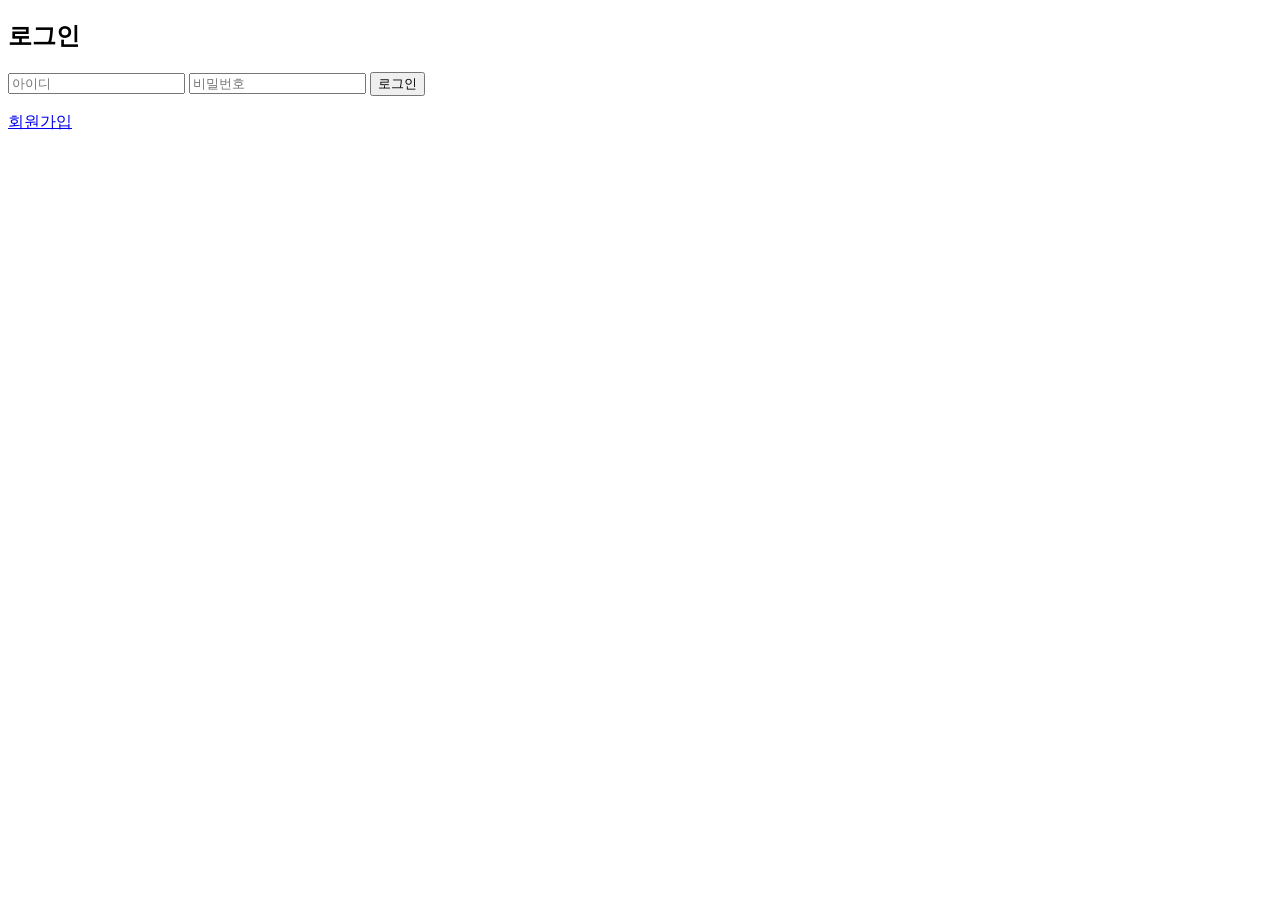
==== recommendation/src/main/resources/templates/login.html @ 9c092af4 "로그인,회원가입,메인페이지 구현 완료" ====
<!DOCTYPE html>
<html xmlns:th="http://www.thymeleaf.org">
<head>
    <title>Login</title>
</head>
<body>

<h2>로그인</h2>

<form action="/login" method="post">
    <input type="text" name="username" placeholder="아이디">
    <input type="password" name="password" placeholder="비밀번호">
    <button type="submit">로그인</button>
</form>

<p th:if="${error}" th:text="${error}" style="color:red;"></p>

<a href="/signup">회원가입</a>

</body>
</html>
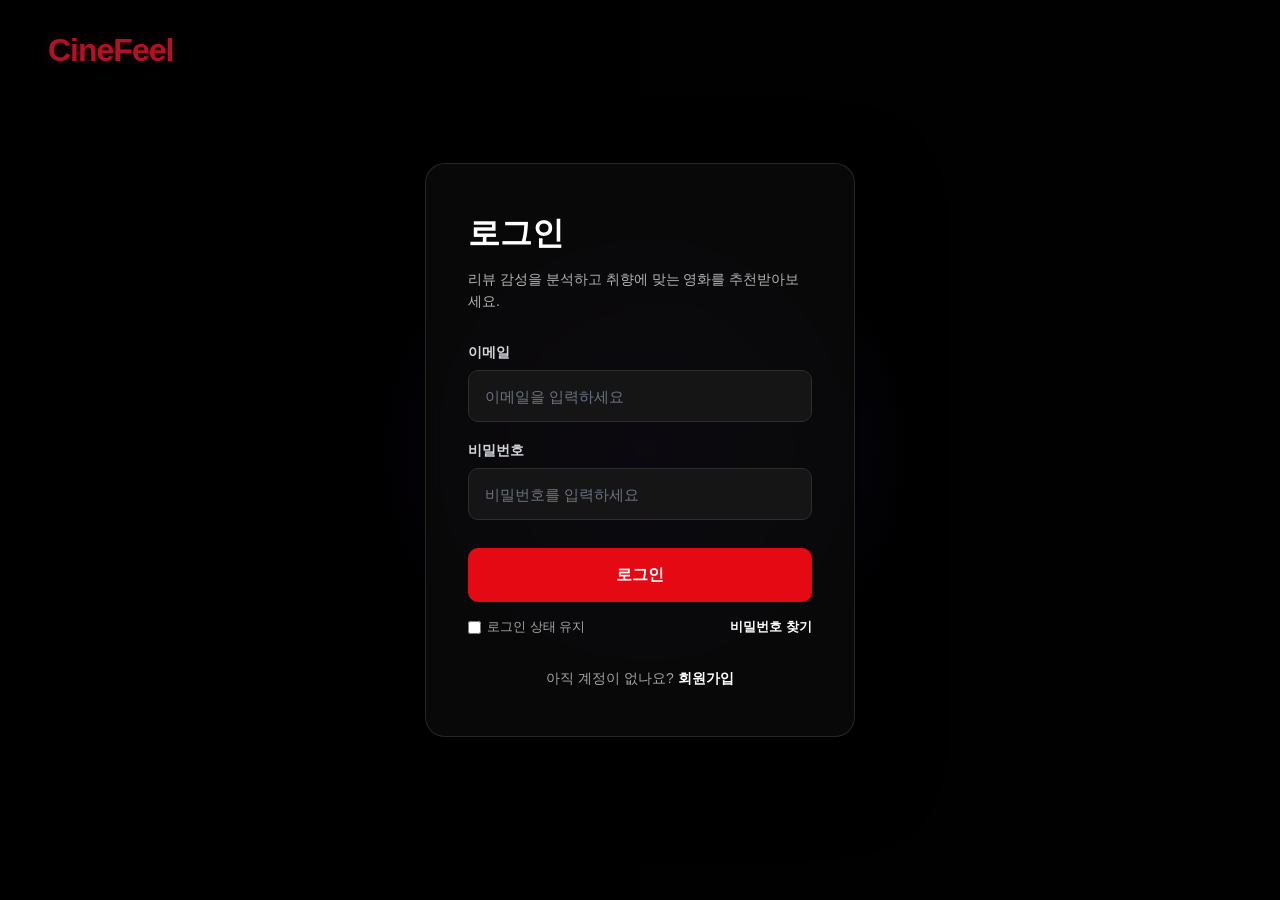
==== commit 7802986f: "05/13영화목록 페이지 제작중" ====
--- a/recommendation/src/main/resources/templates/login.html
+++ b/recommendation/src/main/resources/templates/login.html
@@ -1,21 +1,51 @@
 <!DOCTYPE html>
+<html lang = "ko"></html>
 <html xmlns:th="http://www.thymeleaf.org">
 <head>
-    <title>Login</title>
+    <meta charset="UTF-8" />
+    <meta name="viewport" content="width=device-width, initial-scale=1.0" />
+    <title>CineFeel 로그인</title>
+    <link rel="stylesheet" href="../static/css/login.css">
 </head>
 <body>
+<div class="login-page">
+    <div class="dark-overlay"></div>
 
-<h2>로그인</h2>
+    <header class="logo">
+        CineFeel
+    </header>
 
-<form action="/login" method="post">
-    <input type="text" name="username" placeholder="아이디">
-    <input type="password" name="password" placeholder="비밀번호">
-    <button type="submit">로그인</button>
-</form>
+    <main class="login-box">
+        <h1>로그인</h1>
+        <p class="sub-text">리뷰 감성을 분석하고 취향에 맞는 영화를 추천받아보세요.</p>
 
-<p th:if="${error}" th:text="${error}" style="color:red;"></p>
+        <form>
+            <div class="input-group">
+                <label for="email">이메일</label>
+                <input type="email" id="email" placeholder="이메일을 입력하세요" />
+            </div>
 
-<a href="/signup">회원가입</a>
+            <div class="input-group">
+                <label for="password">비밀번호</label>
+                <input type="password" id="password" placeholder="비밀번호를 입력하세요" />
+            </div>
 
+            <button type="submit" class="login-btn">로그인</button>
+
+            <div class="login-options">
+                <label>
+                    <input type="checkbox" />
+                    로그인 상태 유지
+                </label>
+                <a href="#">비밀번호 찾기</a>
+            </div>
+        </form>
+
+        <p class="signup-text">
+            아직 계정이 없나요?
+            <a th:href="@{/signup}">회원가입</a>
+        </p>
+    </main>
+</div>
 </body>
 </html>
--- a/recommendation/src/main/resources/static/css/login.css
+++ b/recommendation/src/main/resources/static/css/login.css
@@ -0,0 +1,194 @@
+* {
+  margin: 0;
+  padding: 0;
+  box-sizing: border-box;
+  font-family: 'Noto Sans KR', Arial, sans-serif;
+}
+
+body {
+  min-height: 100vh;
+  background-color: #050505;
+  color: #ffffff;
+}
+
+.login-page {
+  position: relative;
+  width: 100%;
+  min-height: 100vh;
+  background-image:
+    linear-gradient(to right, rgba(0, 0, 0, 0.95), rgba(0, 0, 0, 0.45)),
+    url("https://images.unsplash.com/photo-1489599849927-2ee91cede3ba?auto=format&fit=crop&w=1600&q=80");
+  background-size: cover;
+  background-position: center;
+  display: flex;
+  align-items: center;
+  justify-content: center;
+  padding: 40px 20px;
+}
+
+.dark-overlay {
+  position: absolute;
+  inset: 0;
+  background:
+    radial-gradient(circle at center, rgba(124, 58, 237, 0.18), transparent 35%),
+    rgba(0, 0, 0, 0.55);
+}
+
+.logo {
+  position: absolute;
+  top: 32px;
+  left: 48px;
+
+  z-index: 2;
+
+  font-size: 32px;
+  font-weight: 900;
+
+  /* 다크 레드 */
+  color: #b11226;
+
+  letter-spacing: -1px;
+
+  text-shadow:
+    0 0 12px rgba(177, 18, 38, 0.25);
+}
+
+.login-box {
+  position: relative;
+  z-index: 2;
+  width: 100%;
+  max-width: 430px;
+  padding: 48px 42px;
+  background: rgba(10, 10, 10, 0.82);
+  border: 1px solid rgba(255, 255, 255, 0.12);
+  border-radius: 20px;
+  backdrop-filter: blur(14px);
+  box-shadow: 0 30px 80px rgba(0, 0, 0, 0.75);
+}
+
+.login-box h1 {
+  font-size: 32px;
+  margin-bottom: 12px;
+}
+
+.sub-text {
+  margin-bottom: 32px;
+  color: #b3b3b3;
+  font-size: 14px;
+  line-height: 1.6;
+}
+
+.input-group {
+  margin-bottom: 20px;
+}
+
+.input-group label {
+  display: block;
+  margin-bottom: 8px;
+  color: #d1d5db;
+  font-size: 14px;
+  font-weight: 600;
+}
+
+.input-group input {
+  width: 100%;
+  height: 52px;
+  padding: 0 16px;
+  border: 1px solid #2d2d2d;
+  border-radius: 10px;
+  background-color: #151515;
+  color: #ffffff;
+  font-size: 15px;
+  outline: none;
+}
+
+.input-group input::placeholder {
+  color: #6b7280;
+}
+
+.input-group input:focus {
+  border-color: #e50914;
+  box-shadow: 0 0 0 3px rgba(229, 9, 20, 0.2);
+}
+
+.login-btn {
+  width: 100%;
+  height: 54px;
+
+  margin-top: 8px;
+
+  border: none;
+  border-radius: 10px;
+
+  /* CineFeel 로고와 같은 색 */
+  background-color: #e50914;
+
+  color: #ffffff;
+
+  font-size: 16px;
+  font-weight: 800;
+
+  cursor: pointer;
+
+  transition: 0.25s;
+}
+
+/* 마우스 올렸을 때 */
+.login-btn:hover {
+  transform: translateY(-2px);
+
+  /* 살짝 어두운 빨강 */
+  background-color: #b20710;
+
+  box-shadow:
+    0 12px 30px rgba(229, 9, 20, 0.35);
+}
+.login-options {
+  display: flex;
+  justify-content: space-between;
+  align-items: center;
+  margin-top: 16px;
+  font-size: 13px;
+  color: #a3a3a3;
+}
+
+.login-options label {
+  display: flex;
+  align-items: center;
+  gap: 6px;
+}
+
+.login-options a,
+.signup-text a {
+  color: #ffffff;
+  text-decoration: none;
+  font-weight: 700;
+}
+
+.login-options a:hover,
+.signup-text a:hover {
+  color: #e50914;
+}
+
+.signup-text {
+  margin-top: 34px;
+  text-align: center;
+  color: #a3a3a3;
+  font-size: 14px;
+}
+
+@media (max-width: 480px) {
+  .logo {
+    left: 24px;
+    top: 24px;
+    font-size: 26px;
+  }
+
+  .login-box {
+    padding: 38px 26px;
+  }
+
+  .login-box h1 {
+    font-size: 28px;
+  }
+}
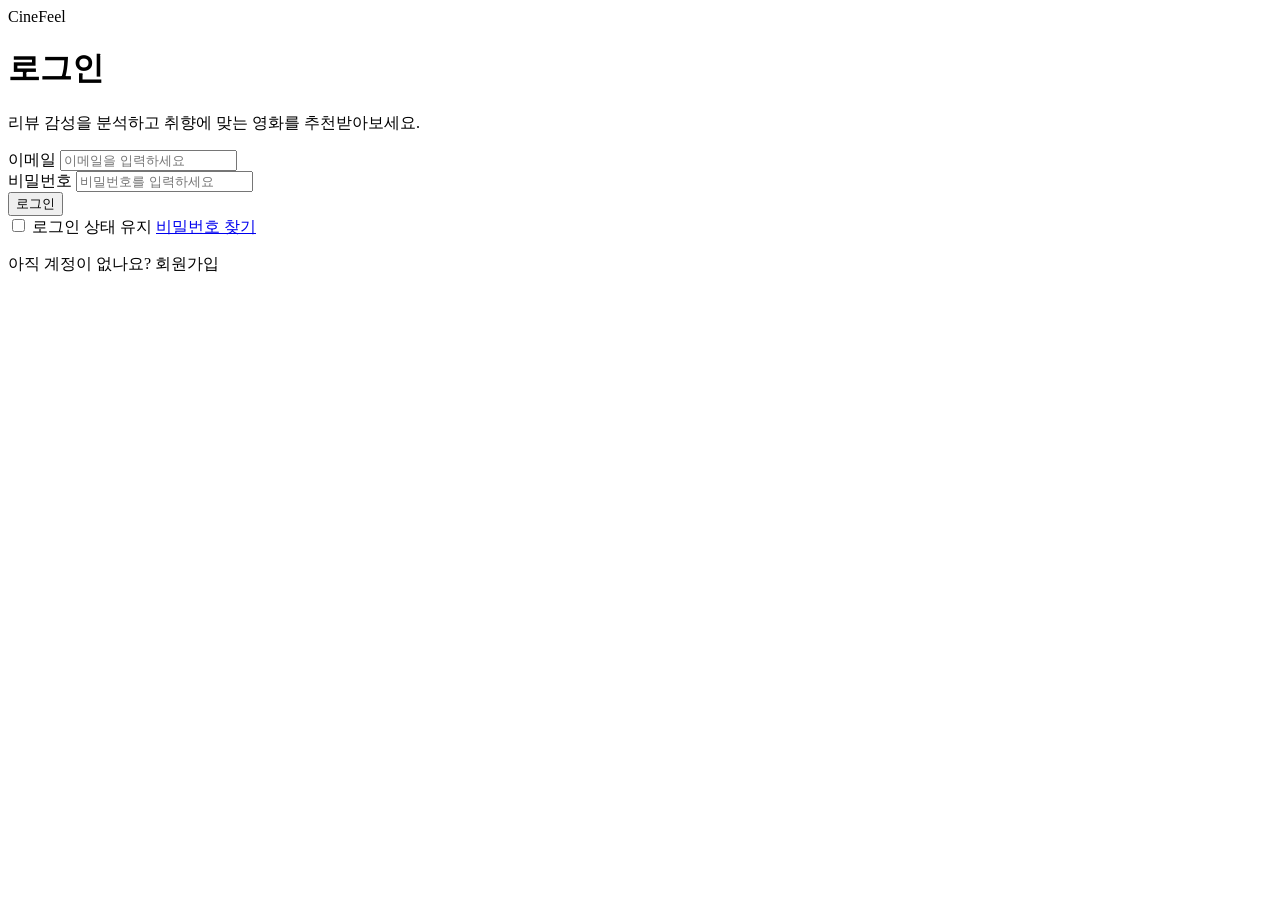
==== commit 574f16ab: "05/14 리뷰엔티티, 백엔드 구조 적용완료" ====
--- a/recommendation/src/main/resources/templates/login.html
+++ b/recommendation/src/main/resources/templates/login.html
@@ -1,51 +1,120 @@
 <!DOCTYPE html>
-<html lang = "ko"></html>
-<html xmlns:th="http://www.thymeleaf.org">
+<html lang="ko"
+      xmlns:th="http://www.thymeleaf.org">
+
 <head>
-    <meta charset="UTF-8" />
-    <meta name="viewport" content="width=device-width, initial-scale=1.0" />
+    <meta charset="UTF-8">
+    <meta name="viewport"
+          content="width=device-width, initial-scale=1.0">
+
     <title>CineFeel 로그인</title>
-    <link rel="stylesheet" href="../static/css/login.css">
+
+    <link rel="stylesheet"
+          th:href="@{/css/login.css}">
 </head>
+
 <body>
+
 <div class="login-page">
+
     <div class="dark-overlay"></div>
 
+    <!-- 로고 -->
     <header class="logo">
         CineFeel
     </header>
 
+    <!-- 로그인 박스 -->
     <main class="login-box">
+
         <h1>로그인</h1>
-        <p class="sub-text">리뷰 감성을 분석하고 취향에 맞는 영화를 추천받아보세요.</p>
 
-        <form>
+        <p class="sub-text">
+            리뷰 감성을 분석하고
+            취향에 맞는 영화를 추천받아보세요.
+        </p>
+
+        <!-- ========================= -->
+        <!-- 로그인 폼 -->
+        <!-- ========================= -->
+        <p th:if="${error}"
+           th:text="${error}"
+           style="color:red; margin-bottom:15px;">
+        </p>
+        <form th:action="@{/login}"
+              method="post">
+
+            <!-- 이메일 -->
             <div class="input-group">
-                <label for="email">이메일</label>
-                <input type="email" id="email" placeholder="이메일을 입력하세요" />
+
+                <label for="email">
+                    이메일
+                </label>
+
+                <input type="email"
+                       id="email"
+                       name="email"
+                       placeholder="이메일을 입력하세요"
+                       required />
+
             </div>
 
+            <!-- 비밀번호 -->
             <div class="input-group">
-                <label for="password">비밀번호</label>
-                <input type="password" id="password" placeholder="비밀번호를 입력하세요" />
+
+                <label for="password">
+                    비밀번호
+                </label>
+
+                <input type="password"
+                       id="password"
+                       name="password"
+                       placeholder="비밀번호를 입력하세요"
+                       required />
+
             </div>
 
-            <button type="submit" class="login-btn">로그인</button>
+            <!-- 로그인 버튼 -->
+            <button type="submit"
+                    class="login-btn">
 
+                로그인
+
+            </button>
+
+            <!-- 옵션 -->
             <div class="login-options">
+
                 <label>
+
                     <input type="checkbox" />
+
                     로그인 상태 유지
+
                 </label>
-                <a href="#">비밀번호 찾기</a>
+
+                <a href="#">
+                    비밀번호 찾기
+                </a>
+
             </div>
+
         </form>
 
+        <!-- 회원가입 -->
         <p class="signup-text">
+
             아직 계정이 없나요?
-            <a th:href="@{/signup}">회원가입</a>
+
+            <a th:href="@{/signup}">
+                회원가입
+            </a>
+
         </p>
+
     </main>
+
 </div>
+
 </body>
 </html>
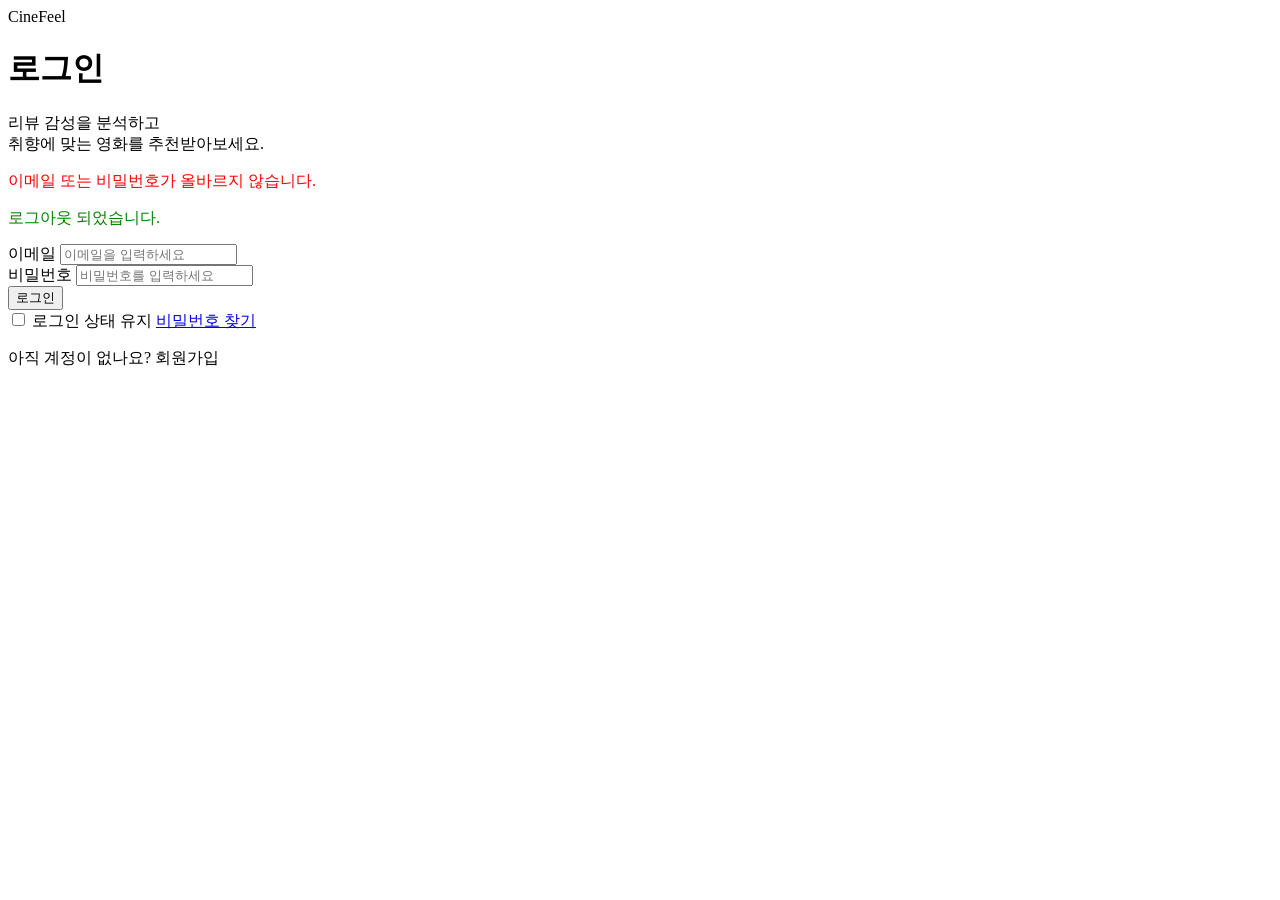
==== commit df2e6e08: "05.20BCryptPasswordEncoder적용 완료" ====
--- a/recommendation/src/main/resources/templates/login.html
+++ b/recommendation/src/main/resources/templates/login.html
@@ -20,9 +20,9 @@
     <div class="dark-overlay"></div>
 
     <!-- 로고 -->
-    <header class="logo">
-        CineFeel
-    </header>
+    <a th:href="@{/}" class="logo">
+        Cine<span>Feel</span>
+    </a>
 
     <!-- 로그인 박스 -->
     <main class="login-box">
@@ -30,67 +30,60 @@
         <h1>로그인</h1>
 
         <p class="sub-text">
-            리뷰 감성을 분석하고
+            리뷰 감성을 분석하고<br>
             취향에 맞는 영화를 추천받아보세요.
         </p>
 
-        <!-- ========================= -->
-        <!-- 로그인 폼 -->
-        <!-- ========================= -->
-        <p th:if="${error}"
-           th:text="${error}"
+        <!-- ================= 에러 메시지 ================= -->
+        <p th:if="${param.error}"
            style="color:red; margin-bottom:15px;">
+            이메일 또는 비밀번호가 올바르지 않습니다.
         </p>
-        <form th:action="@{/login}"
-              method="post">
+
+        <!-- ================= 로그아웃 메시지 ================= -->
+        <p th:if="${param.logout}"
+           style="color:green; margin-bottom:15px;">
+            로그아웃 되었습니다.
+        </p>
+
+        <!-- ================= 로그인 폼 ================= -->
+        <form th:action="@{/login}" method="post">
 
             <!-- 이메일 -->
             <div class="input-group">
 
-                <label for="email">
-                    이메일
-                </label>
+                <label for="email">이메일</label>
 
                 <input type="email"
                        id="email"
                        name="email"
                        placeholder="이메일을 입력하세요"
                        required />
-
             </div>
 
             <!-- 비밀번호 -->
             <div class="input-group">
 
-                <label for="password">
-                    비밀번호
-                </label>
+                <label for="password">비밀번호</label>
 
                 <input type="password"
                        id="password"
                        name="password"
                        placeholder="비밀번호를 입력하세요"
                        required />
-
             </div>
 
             <!-- 로그인 버튼 -->
-            <button type="submit"
-                    class="login-btn">
-
+            <button type="submit" class="login-btn">
                 로그인
-
             </button>
 
             <!-- 옵션 -->
             <div class="login-options">
 
                 <label>
-
                     <input type="checkbox" />
-
                     로그인 상태 유지
-
                 </label>
 
                 <a href="#">
@@ -103,13 +96,10 @@
 
         <!-- 회원가입 -->
         <p class="signup-text">
-
             아직 계정이 없나요?
-
             <a th:href="@{/signup}">
                 회원가입
             </a>
-
         </p>
 
     </main>
